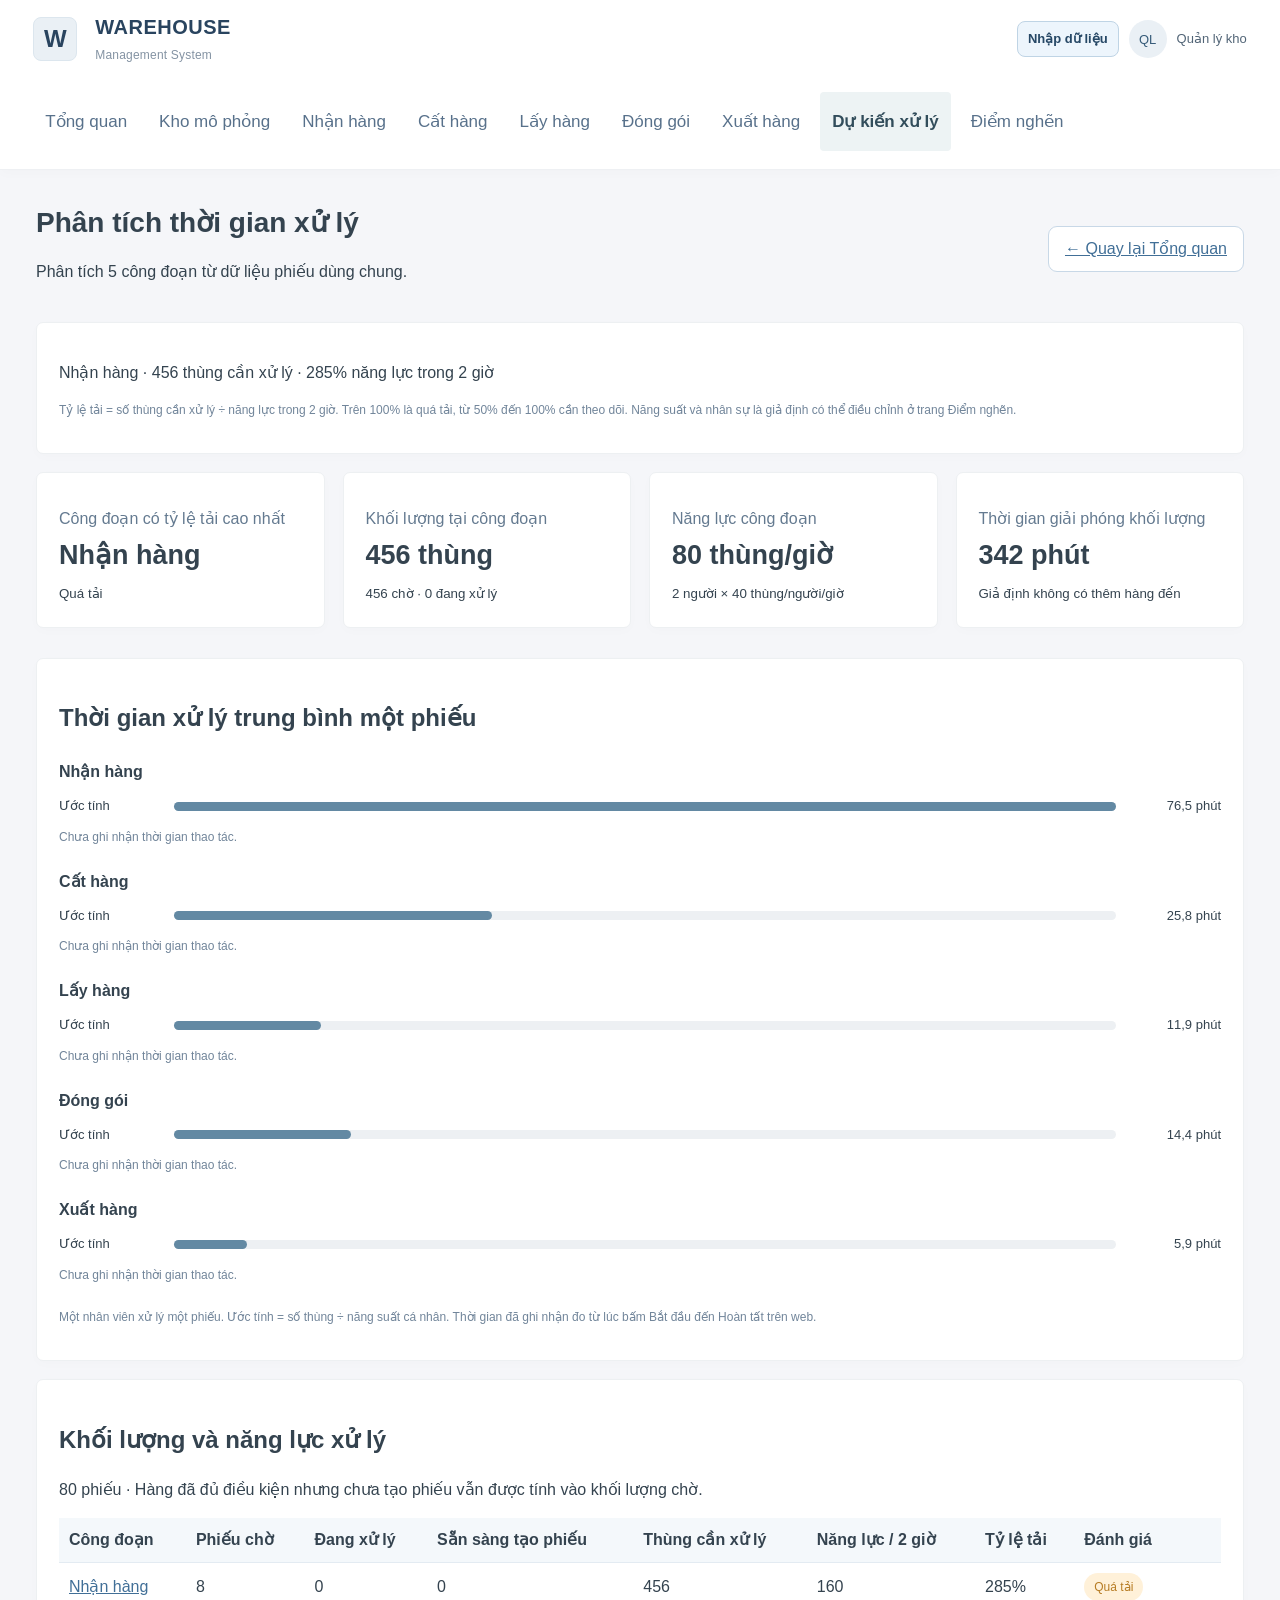
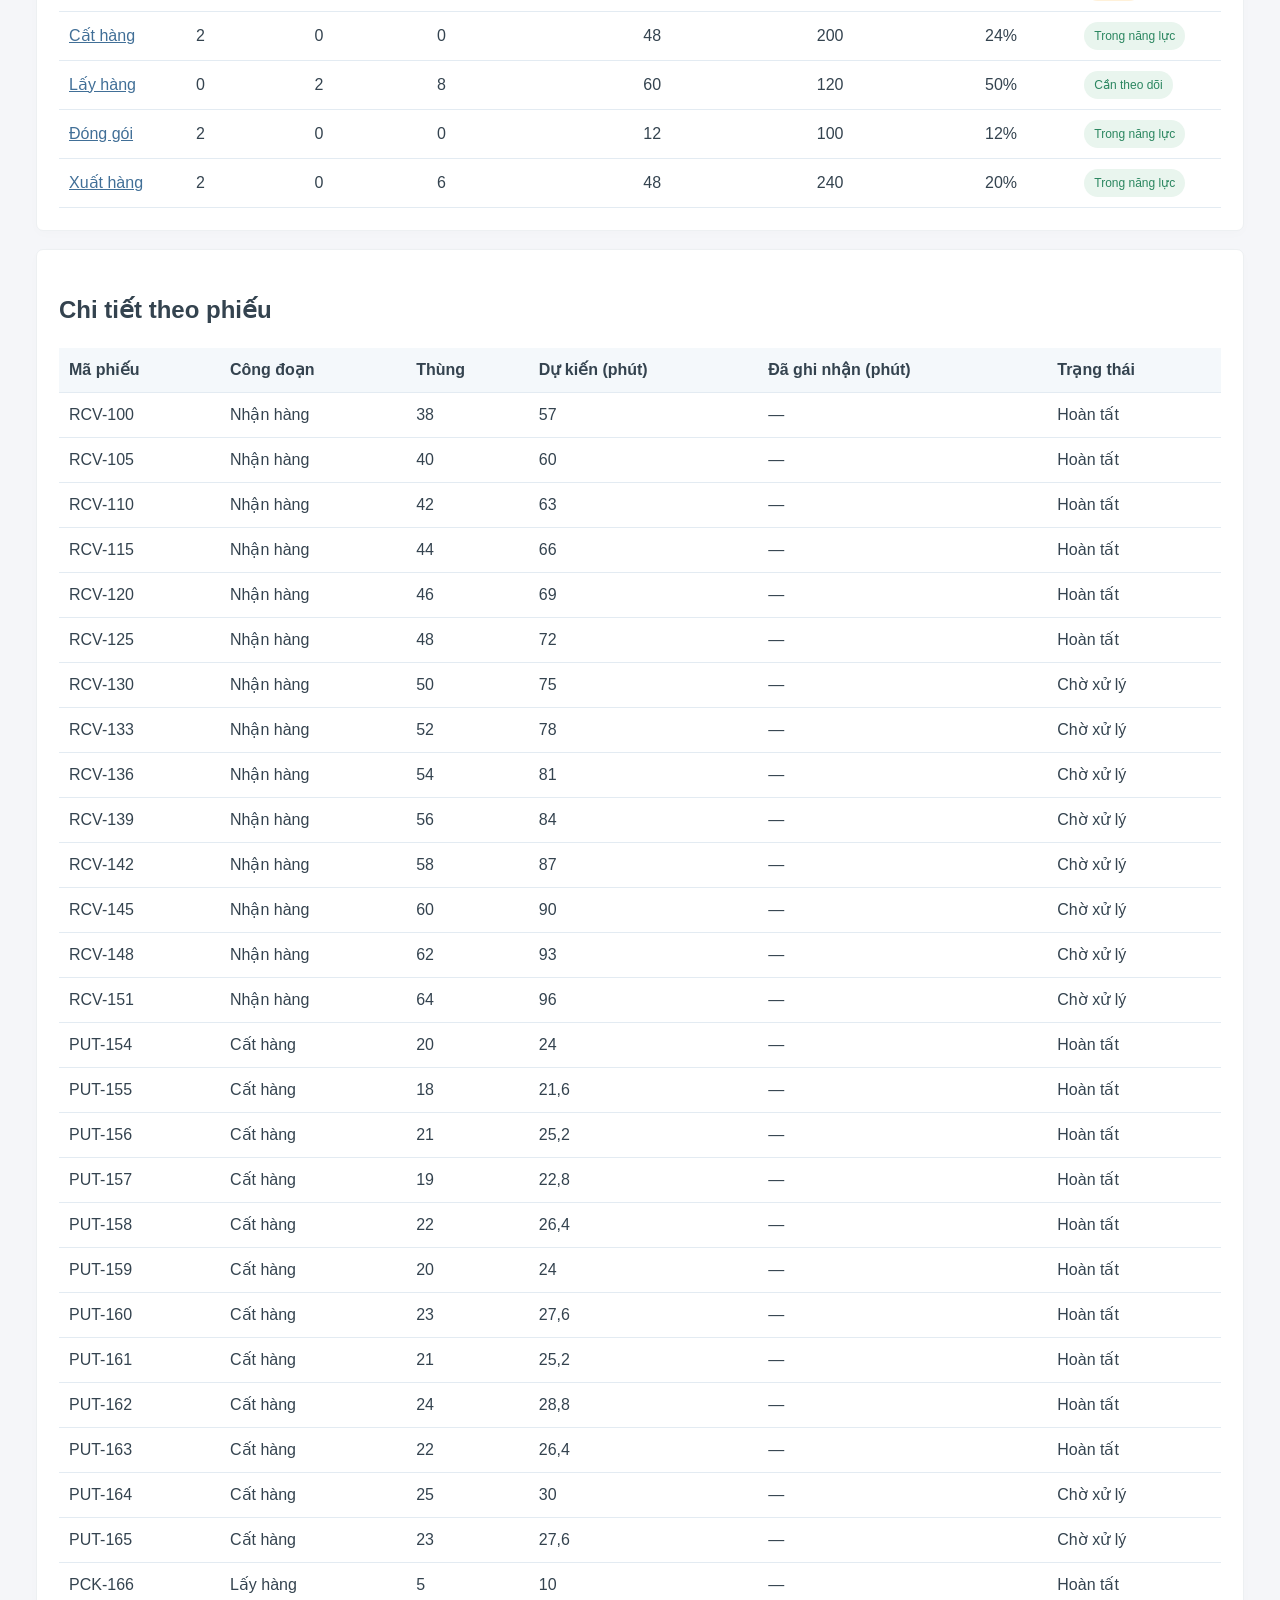
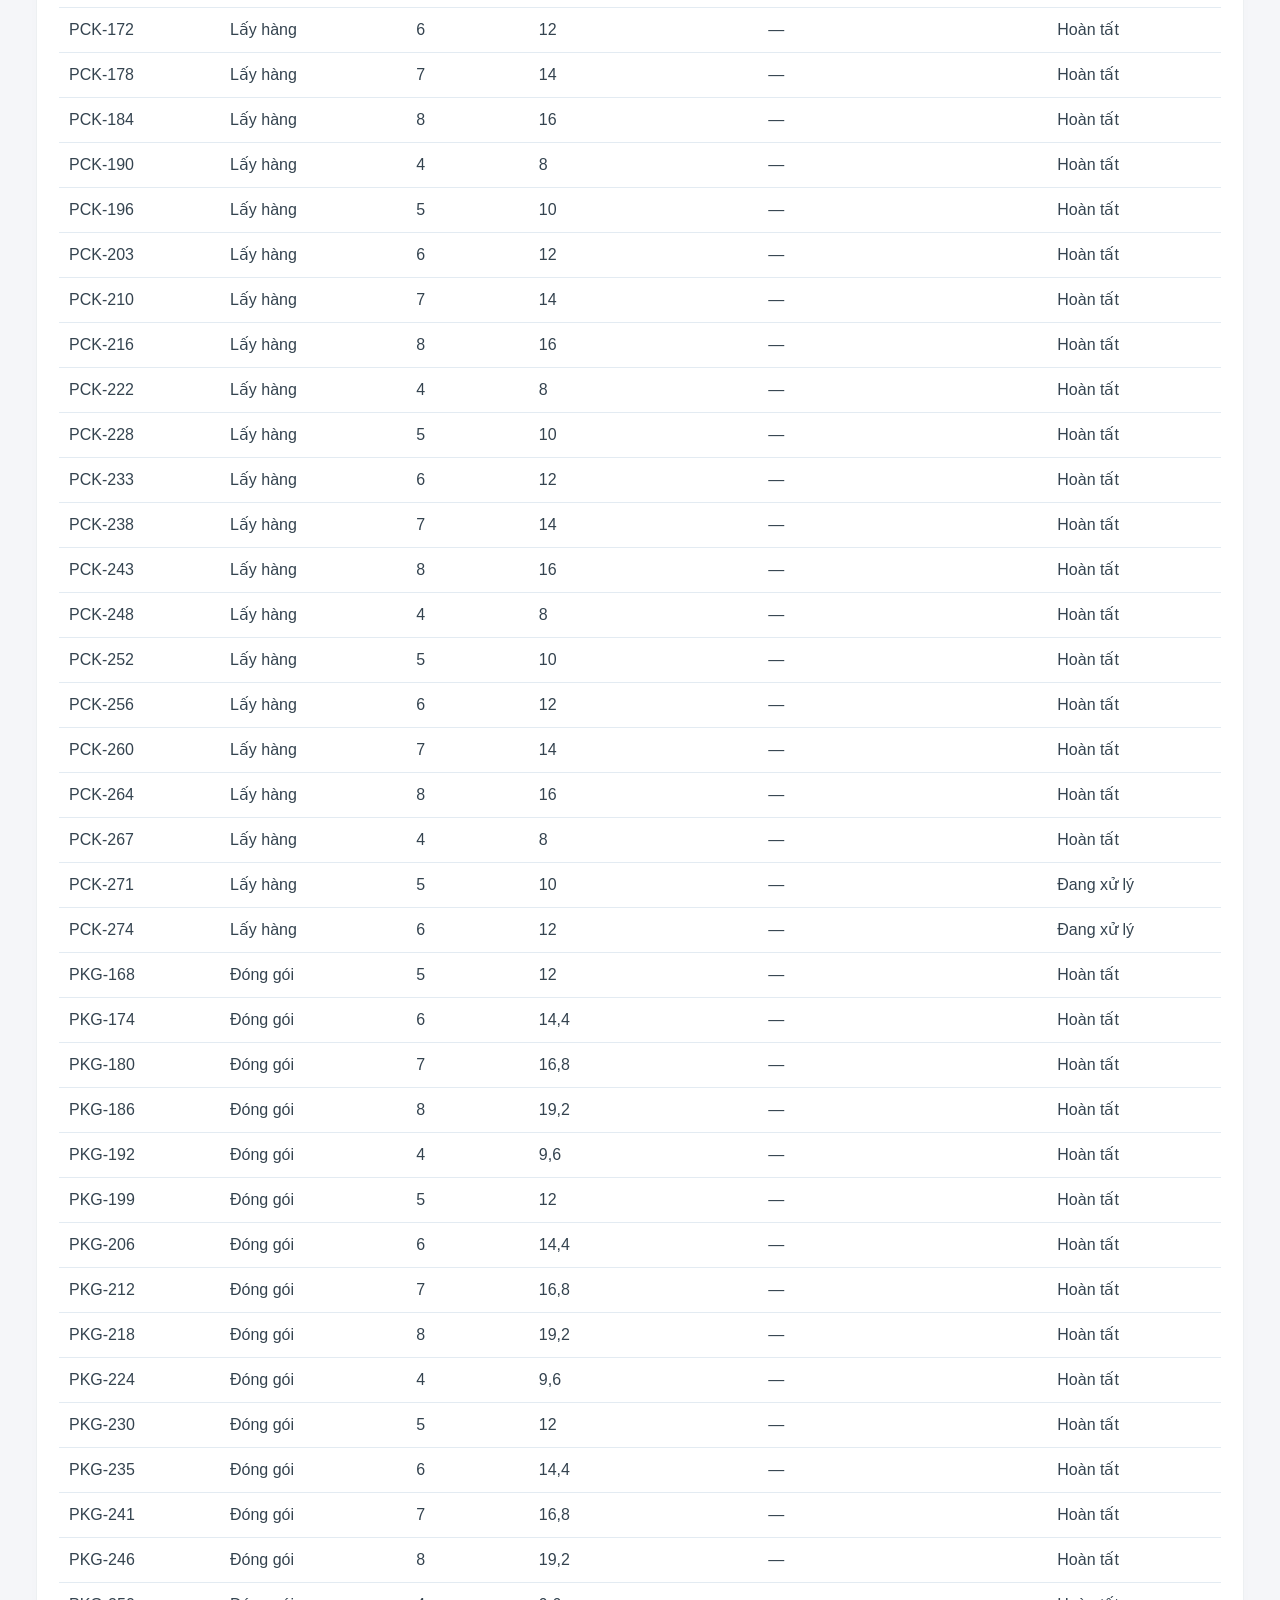
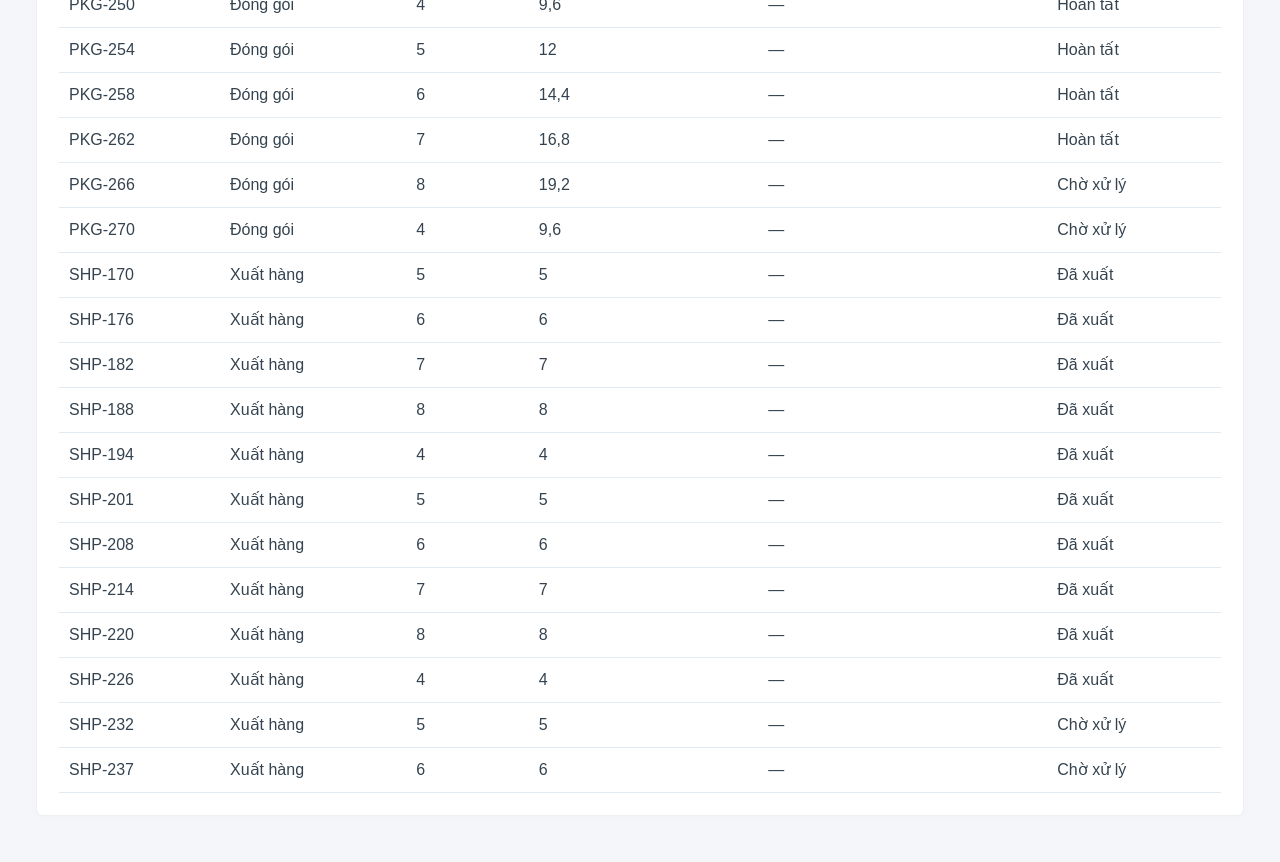
==== ai_dashboard.html @ bd13a4e2 "Add files via upload" ====
<!doctype html><html lang="vi"><head><meta charset="utf-8"><meta name="viewport" content="width=device-width,initial-scale=1"><title>Dự kiến xử lý | WMS</title><link rel="stylesheet" href="style.css?v=7"></head><body data-mode="ai"><header class="topbar"><div class="brand"><span class="brand-icon">W</span><div><h2>WAREHOUSE</h2><small>Management System</small></div></div><nav class="navigation"><a href="index.html">Tổng quan</a><a href="simulation.html">Kho mô phỏng</a><a href="stage.html?stage=receiving">Nhận hàng</a><a href="stage.html?stage=putaway">Cất hàng</a><a href="stage.html?stage=picking">Lấy hàng</a><a href="stage.html?stage=packing">Đóng gói</a><a href="stage.html?stage=shipping">Xuất hàng</a><a href="ai_dashboard.html" class="active">Dự kiến xử lý</a><a href="bottleneck_analysis.html">Điểm nghẽn</a></nav><div class="user"><a class="data-import-link" href="import.html">Nhập dữ liệu</a><span class="avatar">QL</span><span>Quản lý kho</span></div></header><main class="container"><div class="page-heading"><div><h1>Phân tích thời gian xử lý</h1><p>Phân tích 5 công đoạn từ dữ liệu phiếu dùng chung.</p></div><a class="btn" href="index.html">← Quay lại Tổng quan</a></div><div class="panel"><p id="video-summary"></p><p class="card-note">Tỷ lệ tải = số thùng cần xử lý ÷ năng lực trong 2 giờ. Trên 100% là quá tải, từ 50% đến 100% cần theo dõi. Năng suất và nhân sự là giả định có thể điều chỉnh ở trang Điểm nghẽn.</p></div><div id="video-results"></div></main><script src="wms-demo.js?v=7"></script><script src="wms-video.js?v=7"></script></body></html>
---- style.css ----
/* =====================================================
   WMS - UNIFIED HEADER
   Đồng bộ header toàn bộ website theo mẫu Tổng quan
===================================================== */

/* Header chung: logo hàng trên, menu hàng dưới */
.topbar {
    display: grid !important;
    grid-template-columns: 1fr auto;
    grid-template-areas:
        "brand user"
        "nav nav";
    align-items: center;
    gap: 20px 24px;
    min-height: auto !important;
    padding: 14px 2.6% 18px !important;
    background: #ffffff !important;
    border-bottom: 1px solid #e5eaf0;
    box-shadow: 0 2px 10px rgba(35, 55, 75, 0.045);
    position: sticky;
    top: 0;
    z-index: 100;
}

/* Logo */
.topbar .brand {
    grid-area: brand;
    display: flex;
    align-items: center;
    gap: 18px;
    min-width: 0;
    color: #29445f;
}

/* Ô vuông chữ W */
.topbar .brand-icon {
    width: 64px;
    height: 64px;
    min-width: 64px;
    display: flex;
    align-items: center;
    justify-content: center;
    background: #eaf0f5;
    border: 1px solid #dce6ee;
    border-radius: 15px;
    color: #29445f;
    font-size: 31px;
    font-weight: 800;
}

/* Tên thương hiệu */
.topbar .brand h2 {
    margin: 0;
    color: #29445f;
    font-size: 25px;
    line-height: 1.35;
    font-weight: 750;
    letter-spacing: 0.5px;
}

.topbar .brand small {
    display: block;
    margin-top: 5px;
    color: #8493a3;
    font-size: 16px;
    font-weight: 500;
    letter-spacing: 0.2px;
}

/* Hỗ trợ các trang cũ có brand viết khác cấu trúc */
.topbar .brand:not(:has(.brand-icon)) {
    display: grid;
    grid-template-columns: 64px auto;
    grid-template-rows: 34px 25px;
    column-gap: 18px;
    align-items: center;
    color: #29445f;
    font-size: 0;
}

.topbar .brand:not(:has(.brand-icon))::before {
    content: "W";
    grid-column: 1;
    grid-row: 1 / 3;
    width: 64px;
    height: 64px;
    display: flex;
    align-items: center;
    justify-content: center;
    background: #eaf0f5;
    border: 1px solid #dce6ee;
    border-radius: 15px;
    color: #29445f;
    font-size: 31px;
    font-weight: 800;
}

.topbar .brand:not(:has(.brand-icon))::after {
    content: "WAREHOUSE";
    grid-column: 2;
    grid-row: 1;
    align-self: end;
    color: #29445f;
    font-size: 25px;
    line-height: 1.35;
    font-weight: 750;
    letter-spacing: 0.5px;
}

.topbar .brand:not(:has(.brand-icon)) small {
    grid-column: 2;
    grid-row: 2;
    align-self: start;
    margin-top: 5px;
    color: #8493a3;
    font-size: 16px;
    font-weight: 500;
    letter-spacing: 0.2px;
}

.topbar .brand:not(:has(.brand-icon)) small::after {
    content: "Management System";
    font-size: 16px;
}

.topbar .brand:not(:has(.brand-icon)) small {
    font-size: 0;
}

/* Menu chung: hỗ trợ cả .navigation và .nav */
.topbar .navigation,
.topbar .nav {
    grid-area: nav;
    display: flex;
    align-items: center;
    justify-content: flex-start;
    flex-wrap: wrap;
    gap: 7px;
    width: 100%;
    min-width: 0;
}

.topbar .navigation a,
.topbar .nav a {
    display: inline-flex;
    align-items: center;
    justify-content: center;
    min-height: 59px;
    padding: 0 17px;
    border-radius: 11px;
    background: transparent;
    color: #687b8e;
    font-family: 'Be Vietnam Pro', Arial, sans-serif;
    font-size: 17px;
    font-weight: 500;
    text-decoration: none;
    white-space: nowrap;
    transition: all 0.2s ease;
}

.topbar .navigation a:hover,
.topbar .nav a:hover {
    color: #3477b5;
    background: #f2f6fa;
}

.topbar .navigation a.active,
.topbar .nav a.active {
    color: #376b91;
    background: #edf3f7;
    font-weight: 600;
}

/* Khu vực người dùng */
.topbar .user {
    grid-area: user;
    display: flex;
    align-items: center;
    justify-content: flex-end;
    gap: 10px;
    color: #526577;
    font-size: 13px;
    white-space: nowrap;
}

.topbar .avatar {
    display: inline-grid;
    place-items: center;
    flex: 0 0 38px;
    line-height: 1;
    width: 38px;
    height: 38px;
    background: #eaf0f5;
    color: #365b79;
    border-radius: 50%;
}

/* Link quay lại nếu nằm trong header */
.topbar > .back-link {
    grid-area: user;
    justify-self: end;
    align-self: center;
    margin: 0;
    padding: 9px 13px;
    border-radius: 8px;
    background: #edf3f7;
    color: #456d8b;
    white-space: nowrap;
}

/* Responsive */
@media (max-width: 1100px) {
    .topbar {
        gap: 15px;
        padding: 13px 3% 15px !important;
    }

    .topbar .navigation,
    .topbar .nav {
        flex-wrap: nowrap;
        overflow-x: auto;
        padding-bottom: 5px;
        scrollbar-width: thin;
    }

    .topbar .navigation a,
    .topbar .nav a {
        min-height: 48px;
        padding: 0 13px;
        font-size: 14px;
    }
}

@media (max-width: 600px) {
    .topbar {
        grid-template-columns: 1fr;
        grid-template-areas:
            "brand"
            "user"
            "nav";
        gap: 12px;
    }

    .topbar .brand-icon,
    .topbar .brand:not(:has(.brand-icon))::before {
        width: 48px;
        height: 48px;
        min-width: 48px;
        font-size: 24px;
    }

    .topbar .brand h2,
    .topbar .brand:not(:has(.brand-icon))::after {
        font-size: 20px;
    }

    .topbar .brand small,
    .topbar .brand:not(:has(.brand-icon)) small::after {
        font-size: 13px;
    }

    .topbar .user {
        justify-content: flex-start;
    }

    .topbar .navigation,
    .topbar .nav {
        gap: 4px;
    }

    .topbar .navigation a,
    .topbar .nav a {
        min-height: 42px;
        padding: 0 11px;
        font-size: 13px;
    }
}

/* FIX HEADER: CHUYỂN LOGO CŨ THÀNH MẪU ẢNH 1 */

.topbar .brand:not(:has(.brand-icon)) {
    display: grid !important;
    grid-template-columns: 64px auto !important;
    grid-template-rows: 34px 25px !important;
    column-gap: 18px !important;
    align-items: center !important;
    min-width: 0 !important;
    font-size: 0 !important;
}

/* Ẩn tên thương hiệu cũ */
.topbar .brand:not(:has(.brand-icon)) h2 {
    grid-column: 2;
    grid-row: 1;
    align-self: end;
    margin: 0 !important;
    font-size: 0 !important;
    line-height: 1.35 !important;
}

/* Hiển thị tên mới */
.topbar .brand:not(:has(.brand-icon)) h2::after {
    content: "WAREHOUSE";
    font-size: 25px;
    font-weight: 750;
    letter-spacing: 0.5px;
    color: #29445f;
}

/* Ẩn dòng mô tả cũ */
.topbar .brand:not(:has(.brand-icon)) small {
    grid-column: 2;
    grid-row: 2;
    align-self: start;
    margin-top: 5px !important;
    font-size: 0 !important;
}

/* Hiển thị dòng mô tả theo mẫu */
.topbar .brand:not(:has(.brand-icon)) small::after {
    content: "Management System";
    font-size: 16px;
    font-weight: 500;
    letter-spacing: 0.2px;
    color: #8493a3;
}

/* Tạo biểu tượng W */
.topbar .brand:not(:has(.brand-icon))::before {
    content: "W";
    grid-column: 1;
    grid-row: 1 / 3;
    width: 64px;
    height: 64px;
    display: flex;
    align-items: center;
    justify-content: center;
    background: #eaf0f5;
    border: 1px solid #dce6ee;
    border-radius: 15px;
    color: #29445f;
    font-size: 31px;
    font-weight: 800;
}


/* GitHub Pages layout repair */
:root{--ink:#263e58;--muted:#71859a;--line:#e3ebf2;--blue:#416f97;--bg:#f5f8fb}*{box-sizing:border-box}body{margin:0;background:var(--bg);color:var(--ink);font-family:Inter,Segoe UI,Arial,sans-serif;line-height:1.5}a{color:var(--blue)}.container,.page{max-width:1260px;margin:0 auto;padding:28px 26px}.page-heading,.section-heading{display:flex;align-items:center;justify-content:space-between;gap:20px;margin:0 0 22px}.page-heading h1{font-size:28px;margin:4px 0}.eyebrow{font-size:11px;letter-spacing:2px;color:#6c91b1;font-weight:700}.subheading,.card-note,.date-box,.process-data,.ai-label{color:var(--muted)}.date-box{background:white;border:1px solid var(--line);border-radius:12px;padding:12px 18px;min-width:140px}.date-box span,.date-box strong{display:block}.overview-grid{display:grid;grid-template-columns:repeat(4,minmax(0,1fr));gap:18px;margin-bottom:30px}.overview-card,.process-card,.prediction-box,.ai-section,.panel,.sim-panel,.kpi{background:white;border:1px solid var(--line);border-radius:15px;padding:22px;box-shadow:0 6px 18px #274b7109}.overview-card p{margin:12px 0 4px;color:#647a90}.overview-card h2{font-size:31px;margin:0 0 5px;color:#274866}.overview-card h2 small{font-size:14px;font-weight:400}.card-icon{display:inline-grid;place-items:center;background:#edf4fa;width:40px;height:40px;border-radius:11px;color:#416f97}.card-note{font-size:12px}.positive{color:#2b9474}.warning-text{color:#bf8135}.warehouse-section,.process-section,.ai-section{margin:24px 0}.section-heading h2,.warehouse-section h2,.process-section h2{font-size:21px}.warehouse-map{position:relative;overflow:hidden;background:white;border:1px solid var(--line);border-radius:15px;padding:15px;min-height:310px}.warehouse-map img{width:100%;height:auto;display:block;object-fit:contain;border-radius:10px}.hotspot{position:absolute;background:#ffffffec;color:#365a7a;border:1px solid #c7dbe9;border-radius:9px;padding:6px 9px;font-size:12px;box-shadow:0 3px 12px #183b5920}.image-caption{color:var(--muted);font-size:13px}.process-grid{display:grid;grid-template-columns:repeat(5,minmax(0,1fr));gap:15px}.process-card{padding:18px}.process-top{display:flex;justify-content:space-between;align-items:center;gap:8px}.process-number{color:#93a9bd;font-size:13px;font-weight:700}.process-card h3{font-size:16px;margin:12px 0}.process-data{font-size:13px}.status{display:inline-block;padding:5px 10px;border-radius:20px;font-size:12px;background:#e9f5ee;color:#2b8660}.status.warning{background:#fff1d9;color:#b77c24}.progress-bar{height:9px;background:#e9eff5;border-radius:20px;overflow:hidden}.progress-bar>span,.progress-bar>div{display:block;height:100%;background:#75a2c7;border-radius:20px}.progress-label{font-size:12px;color:#7b8ca0}.detail-link{font-size:13px;text-decoration:none;font-weight:600}.ai-section{display:flex;flex-wrap:wrap;gap:18px;align-items:center}.ai-heading{font-weight:700}.ai-content{flex:1;min-width:240px}.ai-icon{font-size:28px}.prediction-box{background:#f0f6fc;flex:1}.ai-label{font-size:13px}.live-label{font-size:12px;color:#278361}.sim-layout{display:grid;grid-template-columns:2fr 1fr;gap:18px}.sim-panel{margin-bottom:15px}.sim-controls{display:flex;gap:10px;flex-wrap:wrap}.sim-btn,.btn{border:1px solid #c8d8e7;border-radius:9px;background:white;padding:10px 16px;cursor:pointer}.sim-btn.primary,.btn-primary{background:#426f97;color:white}.sim-stage-tabs{display:flex;flex-wrap:wrap;gap:8px}.sim-stage-tab{border:1px solid #d7e4ef;padding:10px;border-radius:8px;cursor:pointer}.sim-stage-tab.active{background:#eaf3fa}.warehouse-scene{min-height:260px;background:#f0f6fc;border-radius:12px;padding:18px}.sim-progress-track{height:10px;background:#e3ebf3;border-radius:15px;overflow:hidden}.sim-progress-fill{height:100%;background:#6195bf}.kpis{display:grid;grid-template-columns:repeat(4,1fr);gap:15px}.kpi-value{font-size:26px;font-weight:700}.panel{margin:18px 0}.hidden{display:none!important}.table-wrap{overflow:auto}table{border-collapse:collapse;width:100%}th,td{padding:10px;border-bottom:1px solid var(--line);text-align:left}th{background:#f4f8fb}.actions{display:flex;gap:10px;flex-wrap:wrap}.search{padding:10px;border:1px solid var(--line);border-radius:8px}@media(max-width:1000px){.overview-grid,.kpis{grid-template-columns:repeat(2,1fr)}.process-grid{grid-template-columns:repeat(3,1fr)}.sim-layout{grid-template-columns:1fr}}@media(max-width:600px){.container,.page{padding:16px}.overview-grid,.process-grid,.kpis{grid-template-columns:1fr}.page-heading{display:block}.overview-card h2{font-size:26px}}

/* v2 navigation and links */
.topbar .navigation{grid-column:1/-1;display:flex;gap:8px;flex-wrap:wrap;padding-top:14px}.topbar .navigation a{padding:12px 15px;border-radius:10px;text-decoration:none;color:#58718b;font-weight:500}.topbar .navigation a.active,.topbar .navigation a:hover{background:#eaf2f8;color:#315f85}.process-card{text-decoration:none;color:inherit}.process-card:hover{border-color:#aac9e2}.process-data span{display:block;margin:5px 0}.progress-label{display:flex;justify-content:space-between;margin-top:7px}.topbar{background:#fff}.topbar .user{grid-column:2;grid-row:1}

/* Hit areas follow the labels embedded in the warehouse image. */
.warehouse-map { padding: 0; min-height: 0; }
.warehouse-map .hotspot {
    inset: auto;
    left: var(--x);
    top: var(--y);
    width: var(--w);
    height: 10.3%;
    padding: 0;
    background: transparent;
    border: 0;
    box-shadow: none;
}
.warehouse-map .hotspot:hover, .warehouse-map .hotspot:focus-visible {
    outline: 3px solid #146bc5;
    outline-offset: 2px;
}

.topbar .data-import-link {
    padding: 7px 10px;
    border: 1px solid #bfd4e5;
    border-radius: 8px;
    background: #edf5fc;
    color: #274866;
    text-decoration: none;
    font-weight: 600;
}

.topbar .data-import-link:hover,
.topbar .data-import-link:focus-visible {
    background: #dcecf9;
}

#import-data {
    display: block;
    width: 100%;
    min-height: 130px;
    margin: 8px 0 16px;
    padding: 12px;
    border: 1px solid #bfd4e5;
    border-radius: 8px;
}

/* Layout aligned with the supplied walkthrough. */
body {background:#f5f6f9;color:#34434f;font-family:"Segoe UI",Arial,sans-serif;}
.topbar {background:#fff;border-bottom:1px solid #eef0f3;box-shadow:0 3px 12px #24374405;}
.topbar .navigation a {font-weight:500;border-radius:4px;padding:10px 12px;}
.topbar .navigation a.active {background:#edf3f4;color:#324d5b;}
.overview-card,.panel,.process-card,.ai-section,.sim-panel,.warehouse-section {
border:1px solid #edf0f2;border-radius:7px;background:white;box-shadow:0 3px 12px #24374404;}
.warehouse-section {padding:24px;}
.overview-card h2 {font-size:27px;color:#34434f;}
.ai-section {display:block;}
.comparison {display:grid;grid-template-columns:100px 1fr 90px;align-items:center;gap:15px;margin:12px 0;font-size:13px;}
.comparison>div {height:9px;background:#edf0f3;border-radius:7px;}
.comparison i {display:block;height:100%;border-radius:7px;background:#6389a3;}
.comparison b {font-weight:500;text-align:right;}
.chart-group {margin:24px 0;}
@media(max-width:600px){.comparison{grid-template-columns:75px 1fr 70px;gap:6px;}.warehouse-section{padding:10px;}}
.capacity-controls {display:flex;gap:16px;align-items:end;flex-wrap:wrap;}
.capacity-controls label {display:grid;gap:6px;flex:1;min-width:150px;}
.capacity-controls input,.capacity-controls select {width:100%;padding:10px;border:1px solid #c8d8e7;border-radius:7px;background:white;}
@media(min-width:700px){.topbar .brand-icon{width:44px;height:44px;min-width:44px;font-size:24px;border-radius:8px;}.topbar .brand h2{font-size:20px;}.topbar .brand small{font-size:12px;}.topbar{gap:14px 24px;}}
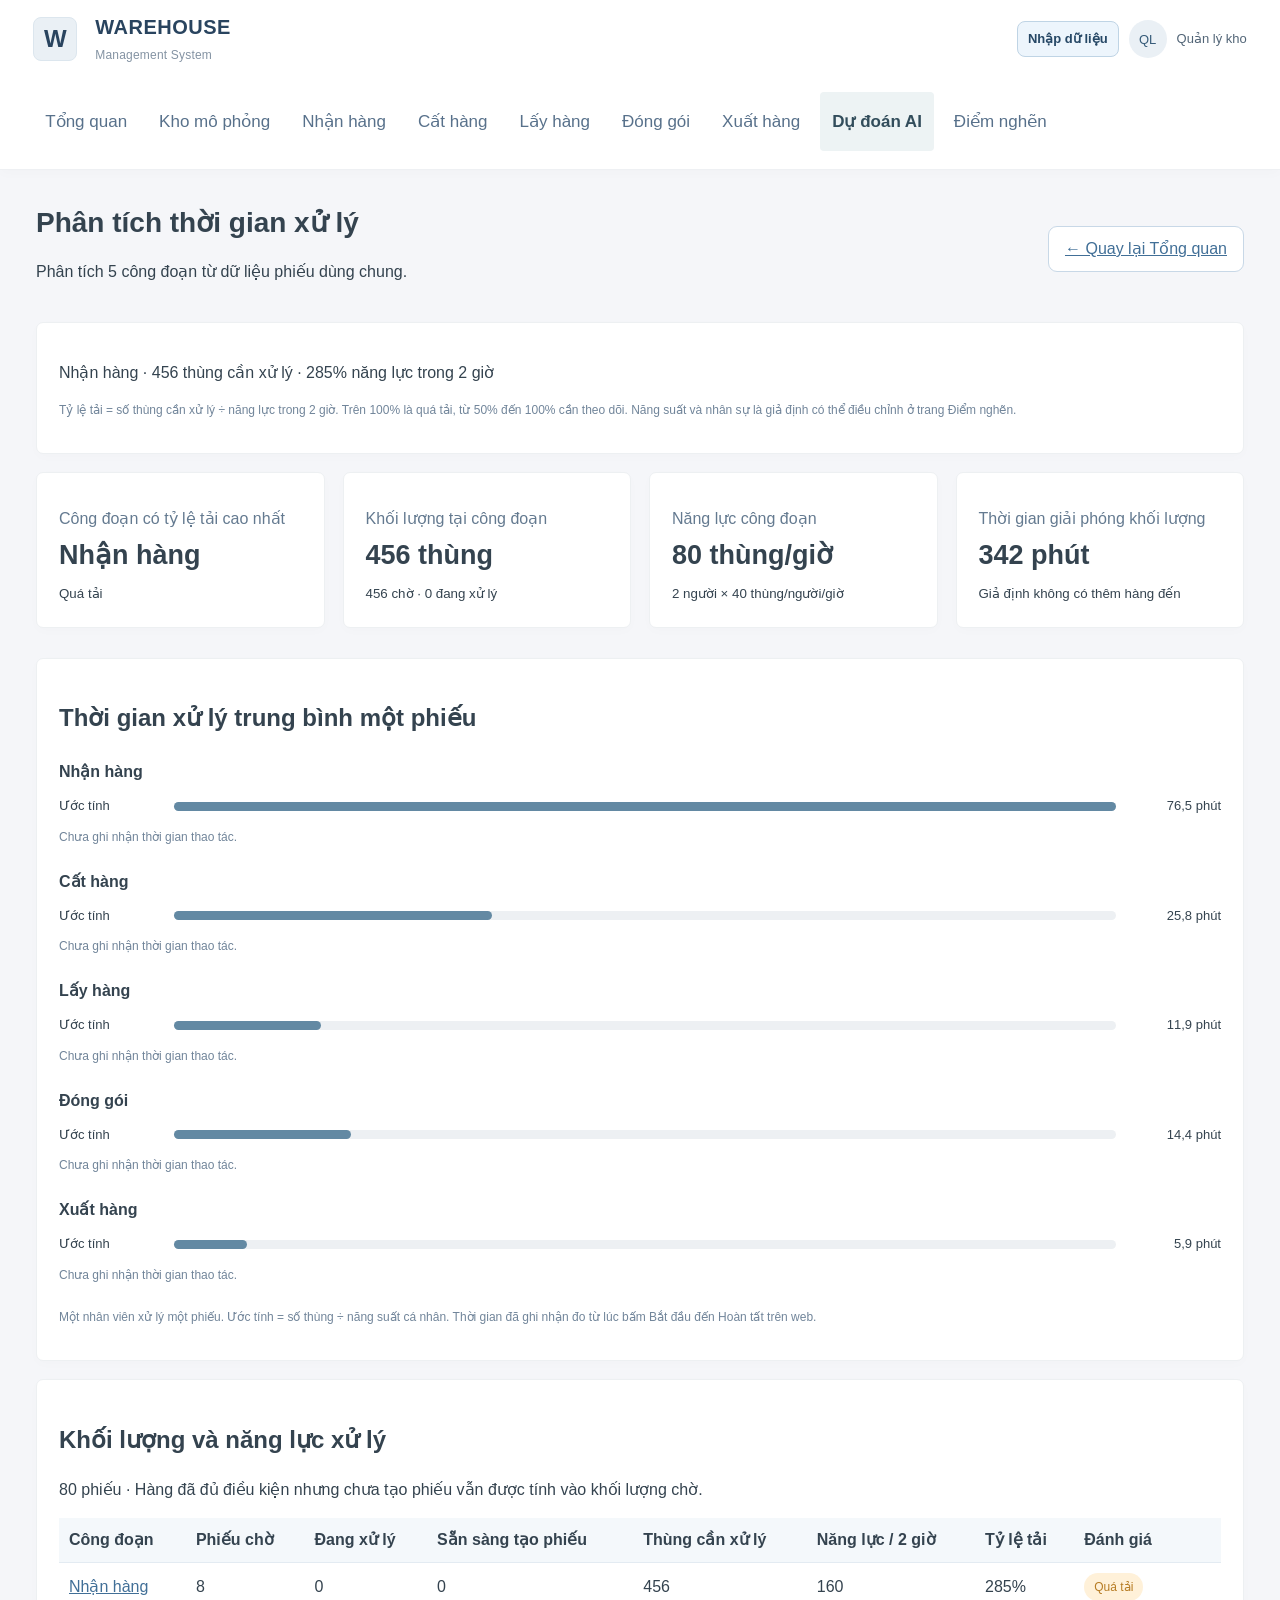
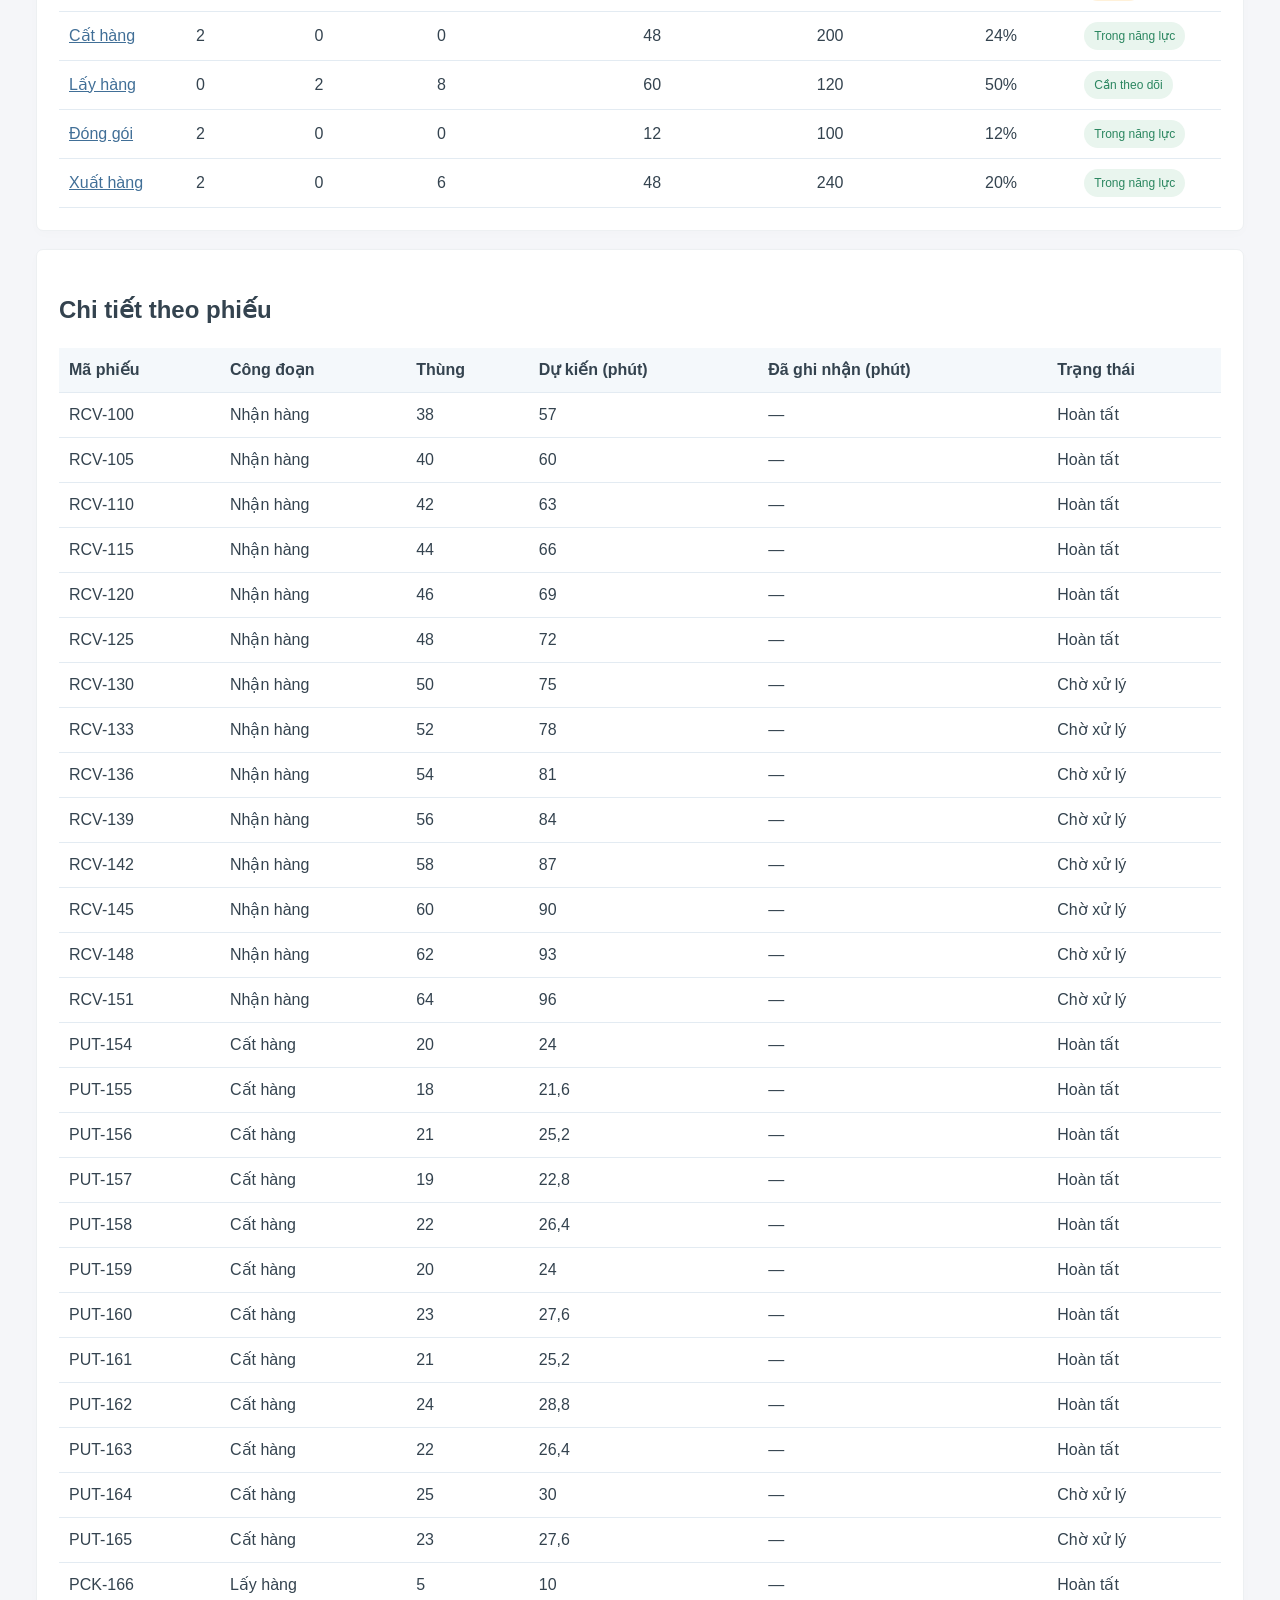
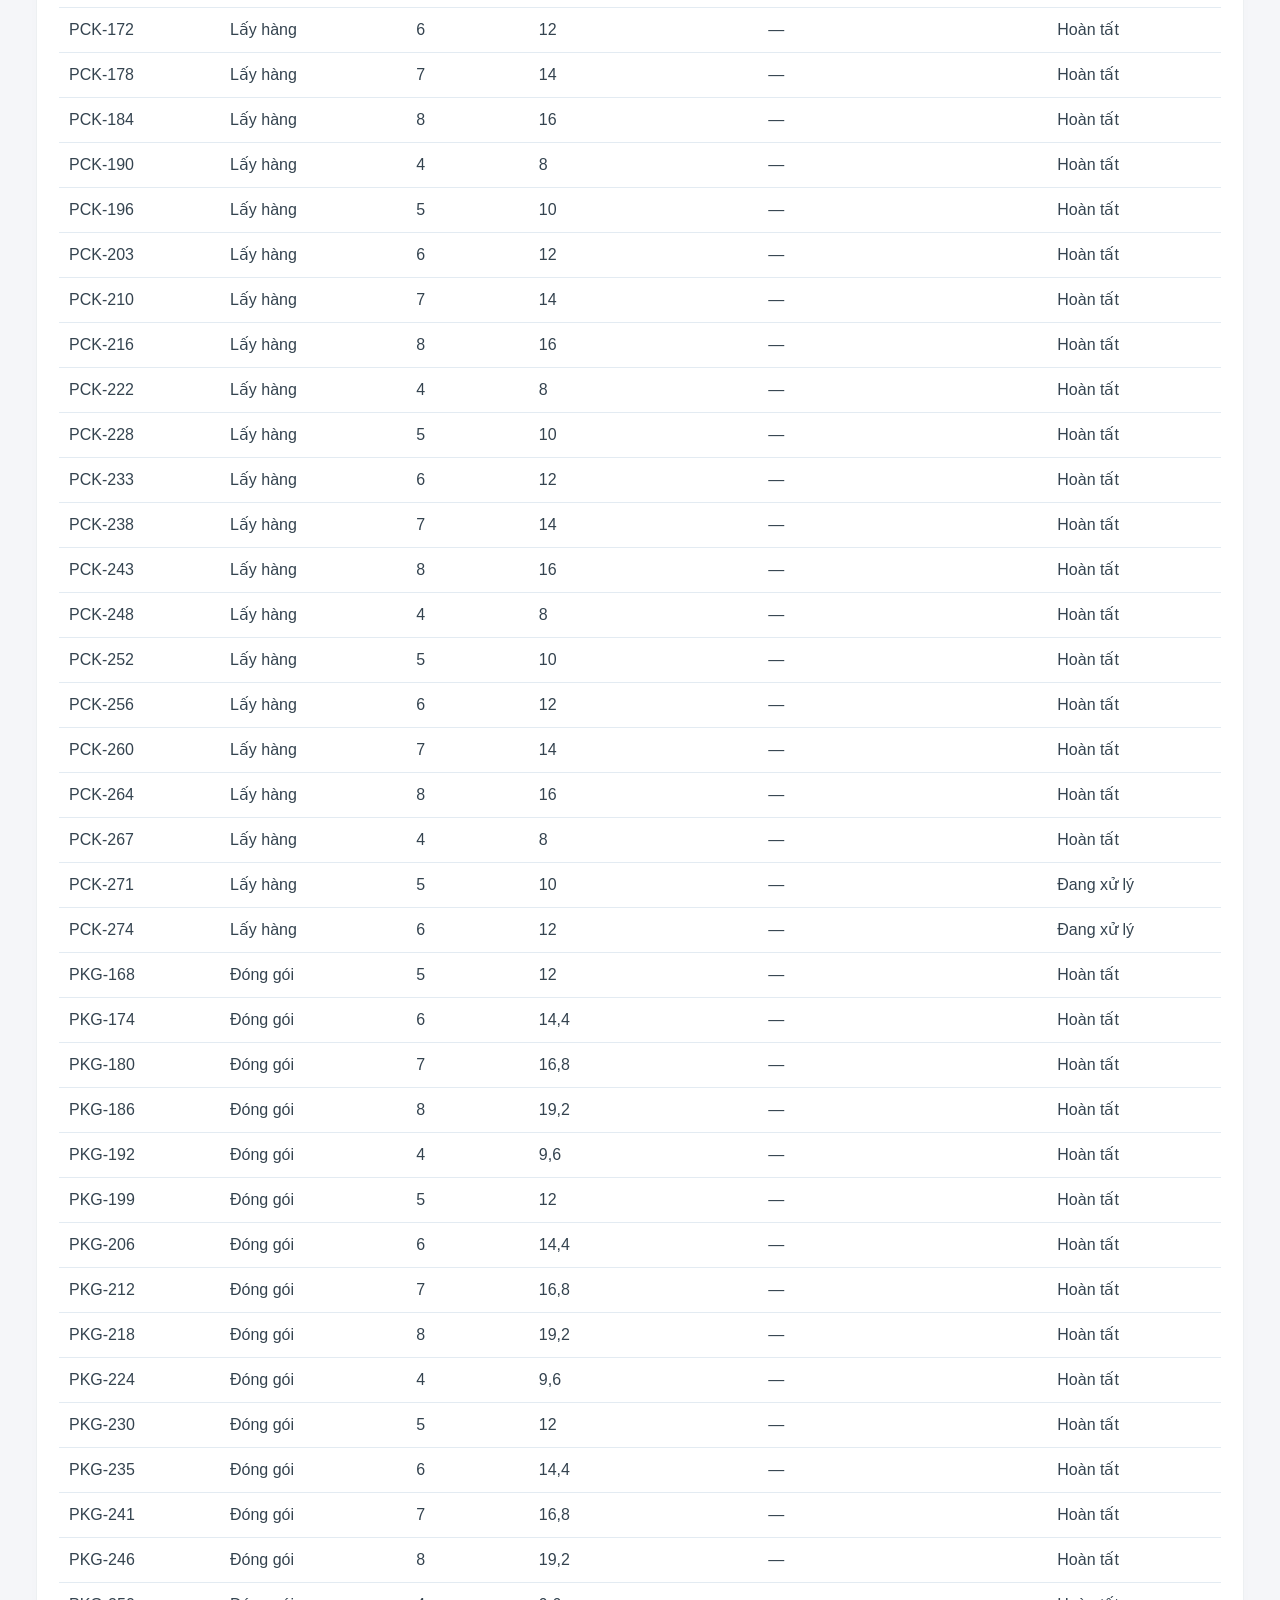
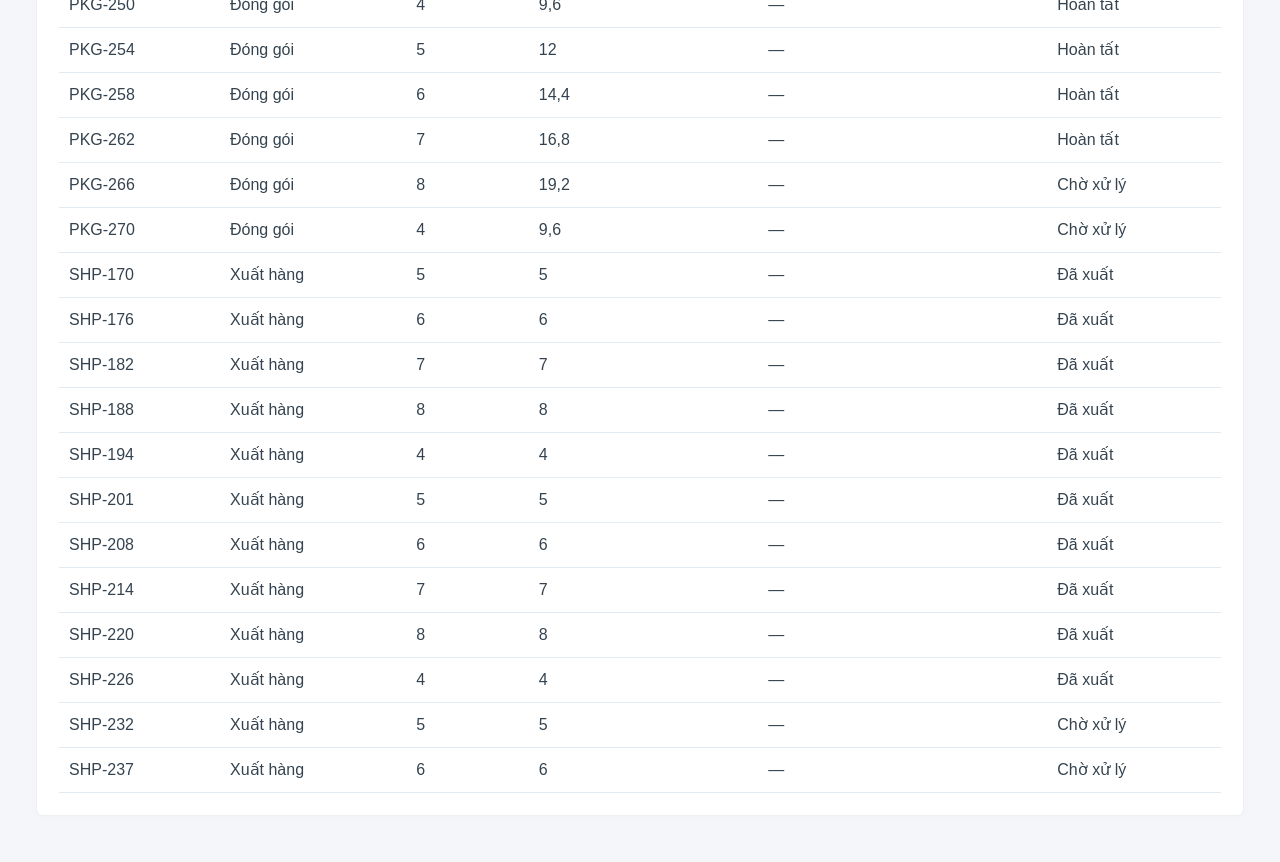
==== commit f22a0526: "Rename page from 'Dự kiến xử lý' to 'Dự đoán AI'" ====
--- a/ai_dashboard.html
+++ b/ai_dashboard.html
@@ -1 +1 @@
-<!doctype html><html lang="vi"><head><meta charset="utf-8"><meta name="viewport" content="width=device-width,initial-scale=1"><title>Dự kiến xử lý | WMS</title><link rel="stylesheet" href="style.css?v=7"></head><body data-mode="ai"><header class="topbar"><div class="brand"><span class="brand-icon">W</span><div><h2>WAREHOUSE</h2><small>Management System</small></div></div><nav class="navigation"><a href="index.html">Tổng quan</a><a href="simulation.html">Kho mô phỏng</a><a href="stage.html?stage=receiving">Nhận hàng</a><a href="stage.html?stage=putaway">Cất hàng</a><a href="stage.html?stage=picking">Lấy hàng</a><a href="stage.html?stage=packing">Đóng gói</a><a href="stage.html?stage=shipping">Xuất hàng</a><a href="ai_dashboard.html" class="active">Dự kiến xử lý</a><a href="bottleneck_analysis.html">Điểm nghẽn</a></nav><div class="user"><a class="data-import-link" href="import.html">Nhập dữ liệu</a><span class="avatar">QL</span><span>Quản lý kho</span></div></header><main class="container"><div class="page-heading"><div><h1>Phân tích thời gian xử lý</h1><p>Phân tích 5 công đoạn từ dữ liệu phiếu dùng chung.</p></div><a class="btn" href="index.html">← Quay lại Tổng quan</a></div><div class="panel"><p id="video-summary"></p><p class="card-note">Tỷ lệ tải = số thùng cần xử lý ÷ năng lực trong 2 giờ. Trên 100% là quá tải, từ 50% đến 100% cần theo dõi. Năng suất và nhân sự là giả định có thể điều chỉnh ở trang Điểm nghẽn.</p></div><div id="video-results"></div></main><script src="wms-demo.js?v=7"></script><script src="wms-video.js?v=7"></script></body></html>+<!doctype html><html lang="vi"><head><meta charset="utf-8"><meta name="viewport" content="width=device-width,initial-scale=1"><title>Dự đoán AI | WMS</title><link rel="stylesheet" href="style.css?v=7"></head><body data-mode="ai"><header class="topbar"><div class="brand"><span class="brand-icon">W</span><div><h2>WAREHOUSE</h2><small>Management System</small></div></div><nav class="navigation"><a href="index.html">Tổng quan</a><a href="simulation.html">Kho mô phỏng</a><a href="stage.html?stage=receiving">Nhận hàng</a><a href="stage.html?stage=putaway">Cất hàng</a><a href="stage.html?stage=picking">Lấy hàng</a><a href="stage.html?stage=packing">Đóng gói</a><a href="stage.html?stage=shipping">Xuất hàng</a><a href="ai_dashboard.html" class="active">Dự đoán AI</a><a href="bottleneck_analysis.html">Điểm nghẽn</a></nav><div class="user"><a class="data-import-link" href="import.html">Nhập dữ liệu</a><span class="avatar">QL</span><span>Quản lý kho</span></div></header><main class="container"><div class="page-heading"><div><h1>Phân tích thời gian xử lý</h1><p>Phân tích 5 công đoạn từ dữ liệu phiếu dùng chung.</p></div><a class="btn" href="index.html">← Quay lại Tổng quan</a></div><div class="panel"><p id="video-summary"></p><p class="card-note">Tỷ lệ tải = số thùng cần xử lý ÷ năng lực trong 2 giờ. Trên 100% là quá tải, từ 50% đến 100% cần theo dõi. Năng suất và nhân sự là giả định có thể điều chỉnh ở trang Điểm nghẽn.</p></div><div id="video-results"></div></main><script src="wms-demo.js?v=7"></script><script src="wms-video.js?v=7"></script></body></html>
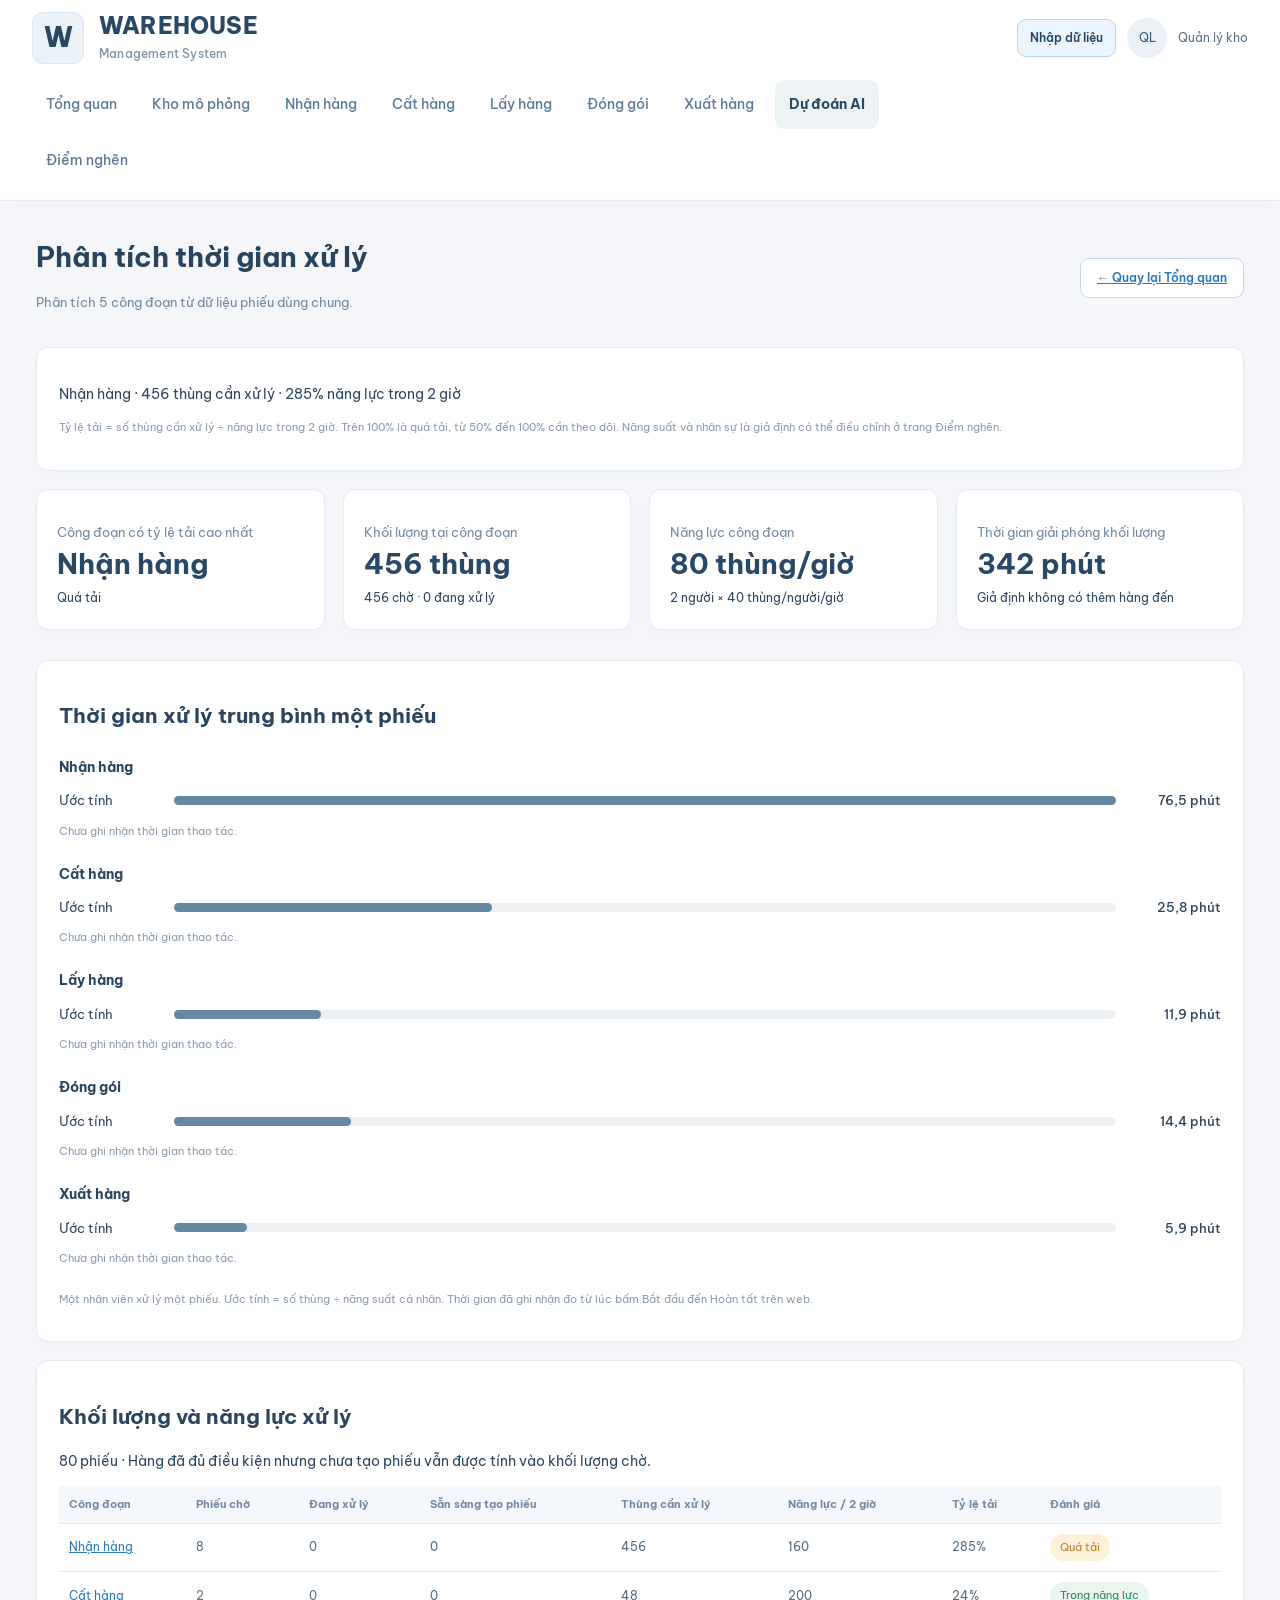
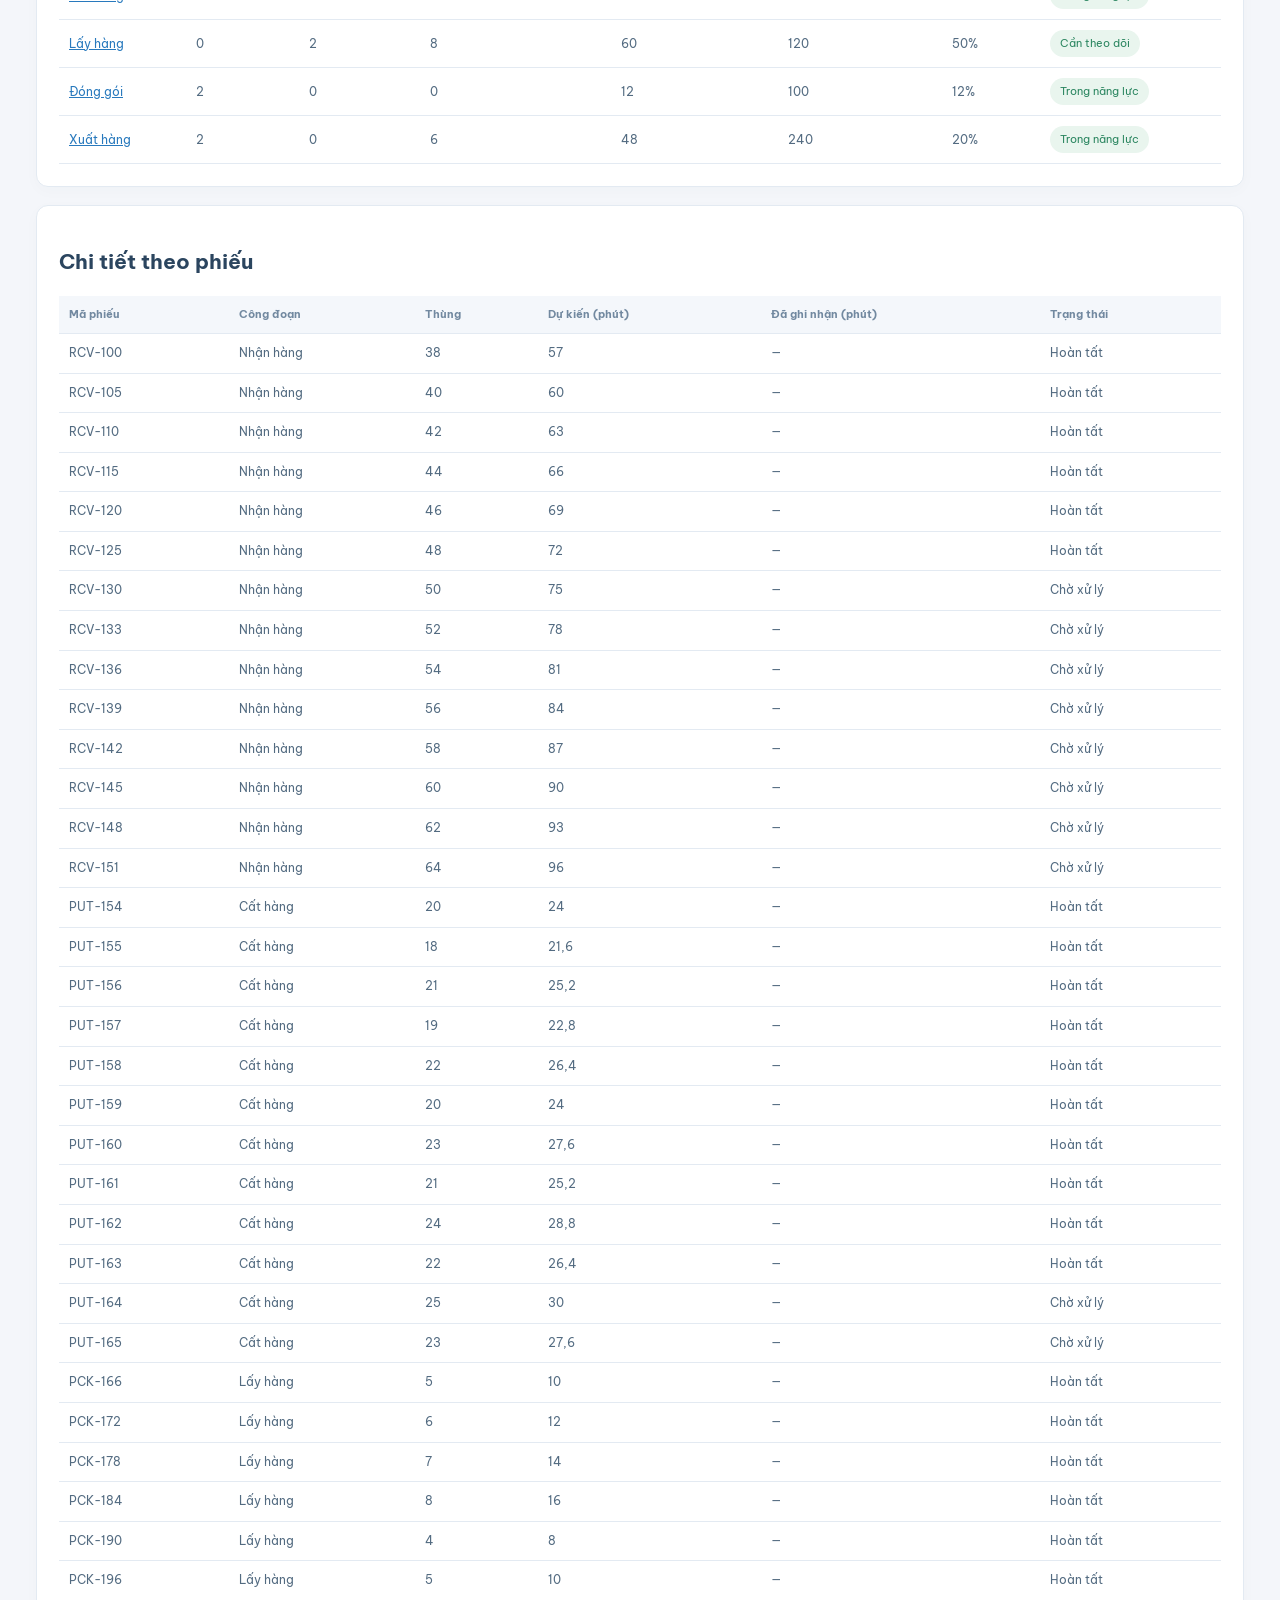
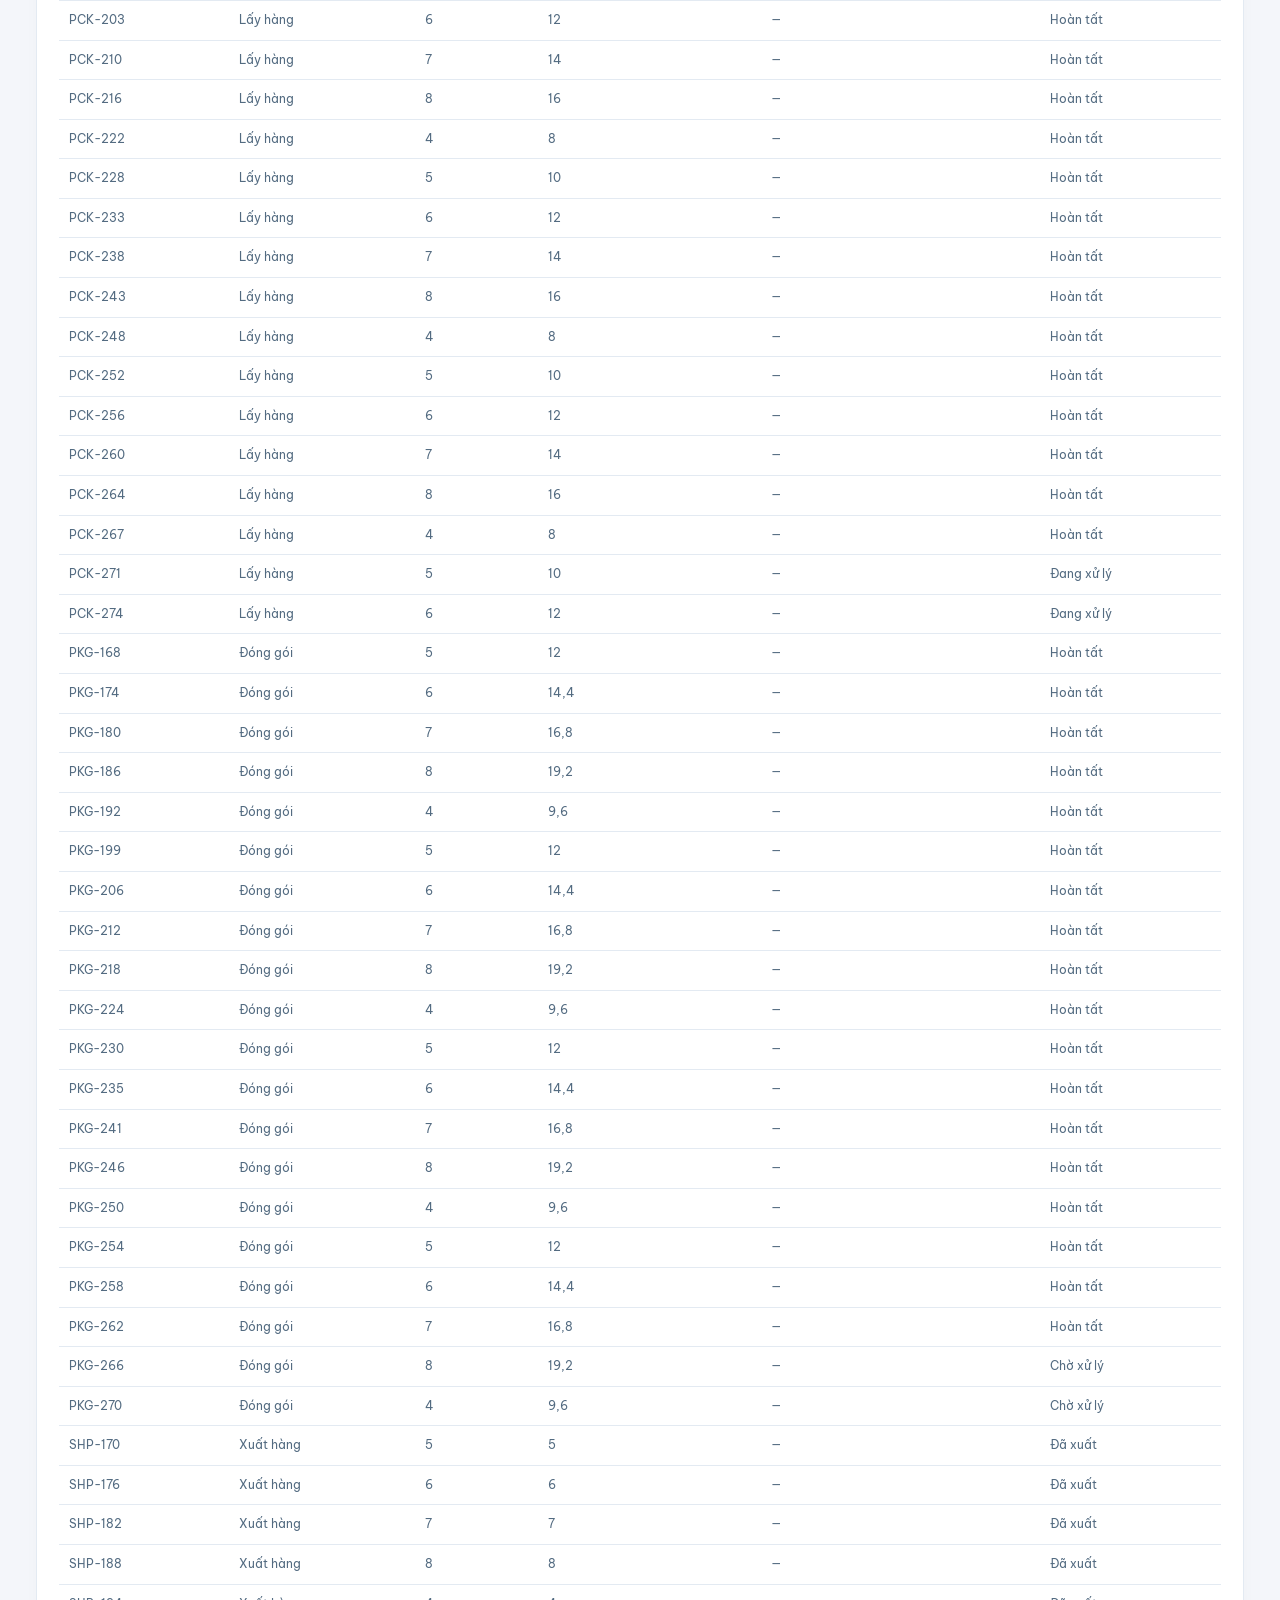
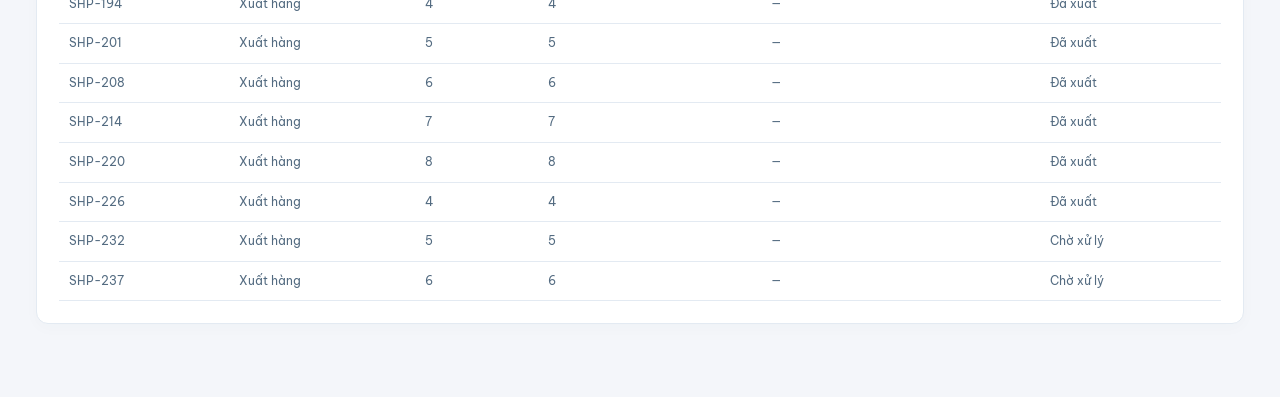
==== commit 3c25b77f: "Đồng bộ giao diện" ====
--- a/ai_dashboard.html
+++ b/ai_dashboard.html
@@ -1 +1,90 @@
-<!doctype html><html lang="vi"><head><meta charset="utf-8"><meta name="viewport" content="width=device-width,initial-scale=1"><title>Dự đoán AI | WMS</title><link rel="stylesheet" href="style.css?v=7"></head><body data-mode="ai"><header class="topbar"><div class="brand"><span class="brand-icon">W</span><div><h2>WAREHOUSE</h2><small>Management System</small></div></div><nav class="navigation"><a href="index.html">Tổng quan</a><a href="simulation.html">Kho mô phỏng</a><a href="stage.html?stage=receiving">Nhận hàng</a><a href="stage.html?stage=putaway">Cất hàng</a><a href="stage.html?stage=picking">Lấy hàng</a><a href="stage.html?stage=packing">Đóng gói</a><a href="stage.html?stage=shipping">Xuất hàng</a><a href="ai_dashboard.html" class="active">Dự đoán AI</a><a href="bottleneck_analysis.html">Điểm nghẽn</a></nav><div class="user"><a class="data-import-link" href="import.html">Nhập dữ liệu</a><span class="avatar">QL</span><span>Quản lý kho</span></div></header><main class="container"><div class="page-heading"><div><h1>Phân tích thời gian xử lý</h1><p>Phân tích 5 công đoạn từ dữ liệu phiếu dùng chung.</p></div><a class="btn" href="index.html">← Quay lại Tổng quan</a></div><div class="panel"><p id="video-summary"></p><p class="card-note">Tỷ lệ tải = số thùng cần xử lý ÷ năng lực trong 2 giờ. Trên 100% là quá tải, từ 50% đến 100% cần theo dõi. Năng suất và nhân sự là giả định có thể điều chỉnh ở trang Điểm nghẽn.</p></div><div id="video-results"></div></main><script src="wms-demo.js?v=7"></script><script src="wms-video.js?v=7"></script></body></html>
+
+<!DOCTYPE html>
+<html lang="vi">
+<head>
+    <meta charset="UTF-8">
+    <meta name="viewport" content="width=device-width, initial-scale=1.0">
+    <title>Dự đoán AI | SmartWMS</title>
+
+    <!-- CSS gốc -->
+    <link rel="stylesheet" href="style.css?v=7">
+
+    <!-- Font chữ đồng bộ -->
+    <link rel="preconnect" href="https://fonts.googleapis.com">
+    <link rel="preconnect" href="https://fonts.gstatic.com" crossorigin>
+    <link href="https://fonts.googleapis.com/css2?family=Be+Vietnam+Pro:wght@400;500;600;700&display=swap" rel="stylesheet">
+
+    <!-- CSS đồng bộ toàn website -->
+    <link rel="stylesheet" href="smartwms-unified.css?v=1">
+</head>
+
+<body data-mode="ai">
+
+<header class="topbar">
+    <div class="brand">
+        <span class="brand-icon">W</span>
+        <div>
+            <h2>WAREHOUSE</h2>
+            <small>Management System</small>
+        </div>
+    </div>
+
+    <nav class="navigation" aria-label="Điều hướng chính">
+        <a href="index.html">Tổng quan</a>
+        <a href="simulation.html">Kho mô phỏng</a>
+        <a href="stage.html?stage=receiving">Nhận hàng</a>
+        <a href="stage.html?stage=putaway">Cất hàng</a>
+        <a href="stage.html?stage=picking">Lấy hàng</a>
+        <a href="stage.html?stage=packing">Đóng gói</a>
+        <a href="stage.html?stage=shipping">Xuất hàng</a>
+        <a href="ai_dashboard.html" class="active" aria-current="page">
+            Dự đoán AI
+        </a>
+        <a href="bottleneck_analysis.html">Điểm nghẽn</a>
+    </nav>
+
+    <div class="user">
+        <a class="data-import-link" href="import.html">
+            Nhập dữ liệu
+        </a>
+        <span class="avatar">QL</span>
+        <span>Quản lý kho</span>
+    </div>
+</header>
+
+<main class="container">
+
+    <div class="page-heading">
+        <div>
+            <h1>Phân tích thời gian xử lý</h1>
+            <p>
+                Phân tích 5 công đoạn từ dữ liệu phiếu dùng chung.
+            </p>
+        </div>
+
+        <a class="btn" href="index.html">
+            ← Quay lại Tổng quan
+        </a>
+    </div>
+
+    <section class="panel">
+        <p id="video-summary"></p>
+
+        <p class="card-note">
+            Tỷ lệ tải = số thùng cần xử lý ÷ năng lực trong 2 giờ.
+            Trên 100% là quá tải, từ 50% đến 100% cần theo dõi.
+            Năng suất và nhân sự là giả định có thể điều chỉnh
+            ở trang Điểm nghẽn.
+        </p>
+    </section>
+
+    <div id="video-results"></div>
+
+</main>
+
+<!-- Giữ nguyên JavaScript xử lý dữ liệu -->
+<script src="wms-demo.js?v=7"></script>
+<script src="wms-video.js?v=7"></script>
+
+</body>
+</html>
--- a/smartwms-unified.css
+++ b/smartwms-unified.css
@@ -0,0 +1,92 @@
+/* SmartWMS unified visual system — load LAST in <head> on every page. */
+@import url('https://fonts.googleapis.com/css2?family=Be+Vietnam+Pro:wght@400;500;600;700;800&display=swap');
+:root {
+  --wms-bg:#f4f6fa; --wms-surface:#ffffff; --wms-ink:#2b455f;
+  --wms-muted:#7188a1; --wms-border:#e3eaf2; --wms-primary:#2879bd;
+  --wms-primary-hover:#1f659f; --wms-active:#edf3f5;
+  --bg:var(--wms-bg); --ink:var(--wms-ink); --muted:var(--wms-muted);
+  --line:var(--wms-border); --blue:var(--wms-primary);
+}
+html {font-size:14px;}
+html body {font-family:'Be Vietnam Pro',sans-serif !important; background:var(--wms-bg) !important; color:var(--wms-ink) !important; line-height:1.55;}
+body button,body input,body select,body textarea {font-family:inherit !important;}
+/* Shared two-row header */
+body .topbar {display:grid !important; grid-template-columns:minmax(0,1fr) auto !important;
+  grid-template-areas:'brand user' 'nav nav' !important; align-items:center !important;
+  gap:16px 22px !important; padding:12px clamp(18px,2.5vw,42px) 15px !important;
+  background:#fff !important; border-bottom:1px solid var(--wms-border) !important;
+  box-shadow:0 2px 9px #24466606 !important; min-height:0 !important;}
+body .topbar .brand {grid-area:brand !important;display:flex !important;gap:15px !important;align-items:center !important;}
+body .topbar .brand-icon {width:52px !important;height:52px !important;min-width:52px !important;
+  border-radius:11px !important;background:#eaf1f7 !important;border:1px solid #dce6ef !important;
+  font-size:27px !important;font-weight:800 !important;color:#294866 !important;}
+body .topbar .brand h2 {font-size:23px !important;line-height:1.2 !important;font-weight:800 !important;
+  letter-spacing:.2px !important;color:#294866 !important;margin:0 !important;}
+body .topbar .brand small {font-size:12px !important;color:#8294a9 !important;margin-top:5px !important;}
+body .topbar .user {grid-area:user !important;grid-column:auto !important;grid-row:auto !important;
+  display:flex !important;align-items:center !important;gap:11px !important;
+  font-size:12px !important;color:#587087 !important;}
+body .topbar .avatar {width:40px !important;height:40px !important;flex-basis:40px !important;font-size:12px !important;}
+body .topbar .data-import-link {font-size:12px !important;padding:9px 12px !important;border-radius:9px !important;}
+body .topbar .navigation,body .topbar .nav {grid-area:nav !important;grid-column:auto !important;
+  display:flex !important;align-items:center !important;justify-content:flex-start !important;
+  flex-wrap:wrap !important;gap:7px !important;padding:0 !important;margin:0 !important;
+  width:100% !important;}
+body .topbar .navigation a,body .topbar .nav a {display:inline-flex !important;align-items:center !important;
+  justify-content:center !important;min-height:49px !important;padding:0 14px !important;
+  border-radius:9px !important;font-family:inherit !important;font-size:14px !important;
+  font-weight:500 !important;line-height:1.3 !important;color:#607b97 !important;
+  text-decoration:none !important;white-space:nowrap !important;background:transparent !important;}
+body .topbar .navigation a:hover,body .topbar .nav a:hover {background:#f0f5f9 !important;color:#2f668f !important;}
+body .topbar .navigation a.active,body .topbar .nav a.active,
+body .topbar .navigation a[aria-current='page'] {background:var(--wms-active) !important;
+  color:#2c4b60 !important;font-weight:700 !important;}
+/* Content alignment: preserve specialized simulation grid and its controls */
+body .container,body main.page {width:min(100%,1440px) !important;max-width:1440px !important;
+  margin-left:auto !important;margin-right:auto !important;padding:30px clamp(16px,3vw,36px) 55px !important;}
+body .page-heading h1,body .sim-intro h1 {font-family:inherit !important;
+  font-size:clamp(23px,2.2vw,29px) !important;font-weight:700 !important;color:#29435d !important;}
+body .page-heading p,body .sim-intro p {font-size:13px !important;color:var(--wms-muted) !important;}
+body .eyebrow {font-size:11px !important;letter-spacing:1.8px !important;}
+body .overview-card,body .process-card,body .panel,body .kpi,body .sim-panel,
+body .ai-section,body .prediction-box,body .warehouse-section,body .warehouse-map,
+body .date-box {background:#fff !important;border:1px solid var(--wms-border) !important;
+  border-radius:12px !important;box-shadow:0 4px 15px #24466606 !important;}
+body .overview-card,body .kpi {padding:20px !important;}
+body .overview-card p,body .kpi-label {font-size:13px !important;color:#738aa2 !important;}
+body .overview-card h2,body .kpi-value {font-size:28px !important;color:#294866 !important;
+  line-height:1.3 !important;font-weight:700 !important;}
+body .overview-card h2 small {font-size:13px !important;}
+body .card-note,body .kpi-note {font-size:11px !important;color:#8a9cb0 !important;}
+body .panel-head h2,body .sim-panel h2 {font-size:16px !important;color:#2d4a65 !important;}
+body .panel-head p {font-size:12px !important;color:#8496a9 !important;}
+body .process-card h3 {font-size:15px !important;}
+body .process-data,body .image-caption {font-size:12px !important;}
+body .btn,body .sim-btn {border-radius:9px !important;font-size:12px !important;font-weight:600 !important;
+  min-height:37px;}
+body .btn-primary,body .sim-btn.primary {background:var(--wms-primary) !important;
+  border-color:var(--wms-primary) !important;color:#fff !important;}
+body .btn-primary:hover,body .sim-btn.primary:hover {background:var(--wms-primary-hover) !important;}
+body .btn-light {background:#eaf2f9 !important;color:#426989 !important;}
+body .btn-success {background:#e4f5ed !important;color:#218456 !important;}
+body .btn-danger {background:#fff0ef !important;color:#c64c4c !important;}
+body th {background:#f4f7fb !important;color:#7289a0 !important;font-size:11px !important;font-weight:700 !important;}
+body td {font-size:12px !important;color:#536b81 !important;}
+body .field label {font-size:12px !important;}
+body .field input,body .field select,body .field textarea,body .search {font-size:12px !important;
+  border-color:#dbe5ee !important;border-radius:8px !important;}
+body .status {font-size:11px !important;}
+/* Only top-level layout is unified; workflow modal notices remain visible. */
+@media(max-width:1050px) {
+  body .topbar .navigation,body .topbar .nav {flex-wrap:nowrap !important;overflow-x:auto !important;}
+  body .topbar .navigation a,body .topbar .nav a {min-height:43px !important;padding:0 11px !important;font-size:12px !important;}
+}
+@media(max-width:650px) {
+  body .topbar {grid-template-columns:1fr !important;grid-template-areas:'brand' 'user' 'nav' !important;}
+  body .topbar .user {justify-content:flex-start !important;}
+  body .topbar .brand-icon {width:44px !important;height:44px !important;min-width:44px !important;font-size:23px !important;}
+  body .topbar .brand h2 {font-size:19px !important;}
+  body .overview-grid,body .kpis {grid-template-columns:repeat(2,minmax(0,1fr)) !important;}
+  body .sim-layout {grid-template-columns:1fr !important;}
+}
+@media(max-width:390px) {body .overview-grid,body .kpis {grid-template-columns:1fr !important;}}
